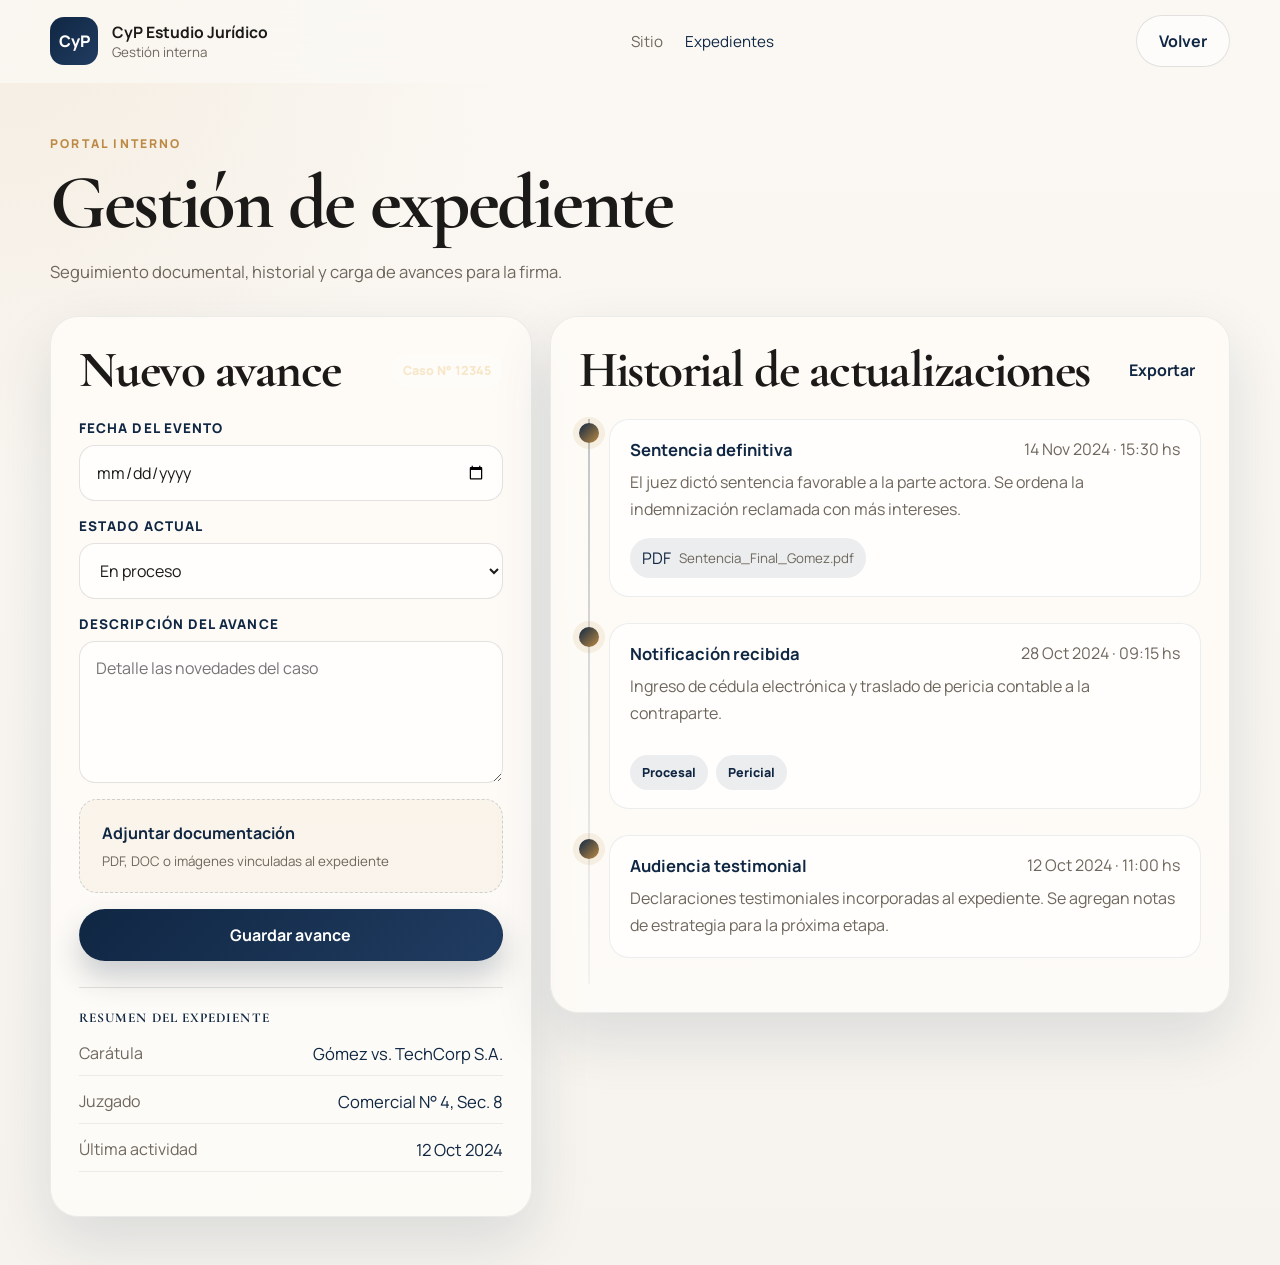
==== expediente.html @ fbb2c190 "Create initial legal studio site and case panel" ====
<!doctype html>
<html lang="es">
  <head>
    <meta charset="UTF-8" />
    <meta name="viewport" content="width=device-width, initial-scale=1.0" />
    <title>CyP | Gestión de Expediente</title>
    <link rel="preconnect" href="https://fonts.googleapis.com" />
    <link rel="preconnect" href="https://fonts.gstatic.com" crossorigin />
    <link
      href="https://fonts.googleapis.com/css2?family=Cormorant+Garamond:wght@500;600;700&family=Manrope:wght@400;500;600;700;800&display=swap"
      rel="stylesheet"
    />
    <link rel="stylesheet" href="./styles.css" />
  </head>
  <body class="panel-body">
    <header class="topbar panel-topbar">
      <div class="shell topbar-inner">
        <a class="brand" href="./index.html">
          <span class="brand-mark">CyP</span>
          <span class="brand-copy">
            <strong>CyP Estudio Jurídico</strong>
            <small>Gestión interna</small>
          </span>
        </a>
        <nav class="nav">
          <a href="./index.html">Sitio</a>
          <a href="./expediente.html" class="active">Expedientes</a>
        </nav>
        <a class="button button-secondary" href="./index.html">Volver</a>
      </div>
    </header>

    <main class="panel-main shell">
      <section class="panel-header">
        <span class="eyebrow">Portal interno</span>
        <h1>Gestión de expediente</h1>
        <p>Seguimiento documental, historial y carga de avances para la firma.</p>
      </section>

      <section class="dashboard-grid">
        <aside class="dashboard-card form-card">
          <div class="card-heading">
            <h2>Nuevo avance</h2>
            <span class="tag">Caso N° 12345</span>
          </div>
          <form class="stack-form">
            <label>
              <span>Fecha del evento</span>
              <input type="date" />
            </label>
            <label>
              <span>Estado actual</span>
              <select>
                <option>En proceso</option>
                <option>Notificado</option>
                <option>Audiencia</option>
                <option>Sentencia</option>
                <option>Archivado</option>
              </select>
            </label>
            <label>
              <span>Descripción del avance</span>
              <textarea rows="5" placeholder="Detalle las novedades del caso"></textarea>
            </label>
            <label class="upload-box">
              <input type="file" />
              <strong>Adjuntar documentación</strong>
              <small>PDF, DOC o imágenes vinculadas al expediente</small>
            </label>
            <button class="button button-primary button-block" type="submit">Guardar avance</button>
          </form>

          <div class="summary-box">
            <h3>Resumen del expediente</h3>
            <dl>
              <div>
                <dt>Carátula</dt>
                <dd>Gómez vs. TechCorp S.A.</dd>
              </div>
              <div>
                <dt>Juzgado</dt>
                <dd>Comercial N° 4, Sec. 8</dd>
              </div>
              <div>
                <dt>Última actividad</dt>
                <dd>12 Oct 2024</dd>
              </div>
            </dl>
          </div>
        </aside>

        <section class="dashboard-card timeline-card">
          <div class="card-heading">
            <h2>Historial de actualizaciones</h2>
            <button class="text-button" type="button">Exportar</button>
          </div>

          <div class="timeline">
            <article class="timeline-item">
              <div class="timeline-dot"></div>
              <div class="timeline-content">
                <div class="timeline-head">
                  <strong>Sentencia definitiva</strong>
                  <span>14 Nov 2024 · 15:30 hs</span>
                </div>
                <p>
                  El juez dictó sentencia favorable a la parte actora. Se ordena la indemnización
                  reclamada con más intereses.
                </p>
                <div class="document-pill">
                  <span>PDF</span>
                  <small>Sentencia_Final_Gomez.pdf</small>
                </div>
              </div>
            </article>

            <article class="timeline-item">
              <div class="timeline-dot"></div>
              <div class="timeline-content">
                <div class="timeline-head">
                  <strong>Notificación recibida</strong>
                  <span>28 Oct 2024 · 09:15 hs</span>
                </div>
                <p>
                  Ingreso de cédula electrónica y traslado de pericia contable a la contraparte.
                </p>
                <div class="chip-row">
                  <span class="mini-chip">Procesal</span>
                  <span class="mini-chip">Pericial</span>
                </div>
              </div>
            </article>

            <article class="timeline-item">
              <div class="timeline-dot"></div>
              <div class="timeline-content">
                <div class="timeline-head">
                  <strong>Audiencia testimonial</strong>
                  <span>12 Oct 2024 · 11:00 hs</span>
                </div>
                <p>
                  Declaraciones testimoniales incorporadas al expediente. Se agregan notas de estrategia para la próxima etapa.
                </p>
              </div>
            </article>
          </div>
        </section>
      </section>
    </main>
  </body>
</html>
---- styles.css ----
:root {
  --bg: #f6f3ee;
  --bg-soft: #efe8df;
  --panel: #fffdf9;
  --ink: #1b1a18;
  --muted: #6e675d;
  --line: rgba(27, 26, 24, 0.12);
  --navy: #102743;
  --navy-soft: #203c61;
  --gold: #bc8a44;
  --gold-soft: #ead7b7;
  --shadow: 0 24px 60px rgba(16, 39, 67, 0.12);
}

* {
  box-sizing: border-box;
}

html {
  scroll-behavior: smooth;
}

body {
  margin: 0;
  font-family: "Manrope", sans-serif;
  color: var(--ink);
  background:
    radial-gradient(circle at top left, rgba(188, 138, 68, 0.1), transparent 28%),
    linear-gradient(180deg, #fbf8f3 0%, var(--bg) 100%);
}

h1,
h2,
h3 {
  margin: 0;
  font-family: "Cormorant Garamond", serif;
  letter-spacing: -0.03em;
}

p {
  margin: 0;
  line-height: 1.7;
}

a {
  color: inherit;
  text-decoration: none;
}

input,
select,
textarea,
button {
  font: inherit;
}

.shell {
  width: min(1180px, calc(100% - 32px));
  margin: 0 auto;
}

.site-body,
.panel-body {
  min-height: 100vh;
}

.topbar {
  position: sticky;
  top: 0;
  z-index: 40;
  backdrop-filter: blur(18px);
  background: rgba(251, 248, 243, 0.84);
  border-bottom: 1px solid transparent;
  transition: border-color 180ms ease, box-shadow 180ms ease, background 180ms ease;
}

.topbar.is-scrolled {
  border-color: var(--line);
  box-shadow: 0 10px 30px rgba(16, 39, 67, 0.08);
}

.topbar-inner {
  min-height: 82px;
  display: flex;
  align-items: center;
  justify-content: space-between;
  gap: 24px;
}

.brand {
  display: flex;
  align-items: center;
  gap: 14px;
}

.brand-mark {
  width: 48px;
  height: 48px;
  display: grid;
  place-items: center;
  border-radius: 14px;
  background: linear-gradient(135deg, var(--navy), var(--navy-soft));
  color: white;
  font-weight: 800;
}

.brand-copy {
  display: grid;
}

.brand-copy strong {
  font-size: 0.98rem;
}

.brand-copy small {
  color: var(--muted);
}

.nav {
  display: flex;
  gap: 22px;
  align-items: center;
}

.nav a {
  color: var(--muted);
  font-size: 0.95rem;
}

.nav a.active,
.nav a:hover {
  color: var(--navy);
}

.button {
  display: inline-flex;
  align-items: center;
  justify-content: center;
  gap: 10px;
  padding: 14px 22px;
  border-radius: 999px;
  border: 1px solid transparent;
  font-weight: 700;
  transition: transform 160ms ease, box-shadow 160ms ease, background 160ms ease;
}

.button:hover {
  transform: translateY(-1px);
}

.button-primary {
  background: linear-gradient(135deg, var(--navy), var(--navy-soft));
  color: white;
  box-shadow: 0 16px 30px rgba(16, 39, 67, 0.22);
}

.button-secondary {
  background: rgba(255, 255, 255, 0.6);
  color: var(--navy);
  border-color: var(--line);
}

.button-block {
  width: 100%;
}

.hero {
  padding: 72px 0 40px;
}

.hero-grid {
  display: grid;
  grid-template-columns: minmax(0, 1.3fr) minmax(320px, 0.9fr);
  gap: 36px;
  align-items: stretch;
}

.hero-copy,
.hero-card-frame,
.service-card,
.result-card,
.contact-form,
.dashboard-card,
.faq-item {
  background: rgba(255, 253, 249, 0.78);
  border: 1px solid rgba(16, 39, 67, 0.08);
  box-shadow: var(--shadow);
}

.hero-copy {
  border-radius: 32px;
  padding: 44px;
}

.eyebrow {
  display: inline-block;
  margin-bottom: 14px;
  color: var(--gold);
  text-transform: uppercase;
  letter-spacing: 0.18em;
  font-size: 0.76rem;
  font-weight: 800;
}

.hero-copy h1,
.panel-header h1 {
  font-size: clamp(3rem, 6vw, 5.4rem);
  line-height: 0.96;
  margin-bottom: 18px;
}

.hero-copy p,
.lead,
.panel-header p {
  font-size: 1.04rem;
  color: var(--muted);
}

.hero-actions {
  display: flex;
  flex-wrap: wrap;
  gap: 14px;
  margin: 32px 0;
}

.hero-metrics,
.cards-grid,
.result-grid,
.form-grid,
.dashboard-grid,
.split-grid {
  display: grid;
  gap: 18px;
}

.hero-metrics {
  grid-template-columns: repeat(3, minmax(0, 1fr));
}

.hero-metrics article {
  padding-top: 18px;
  border-top: 1px solid var(--line);
}

.hero-metrics strong {
  display: block;
  font-size: 1.8rem;
  color: var(--navy);
}

.hero-metrics span {
  color: var(--muted);
  font-size: 0.9rem;
}

.hero-card {
  display: flex;
}

.hero-card-frame {
  width: 100%;
  border-radius: 32px;
  padding: 34px;
  background:
    linear-gradient(180deg, rgba(16, 39, 67, 0.96), rgba(27, 49, 77, 0.92)),
    rgba(16, 39, 67, 0.9);
  color: white;
}

.hero-chip,
.tag,
.mini-chip {
  display: inline-flex;
  align-items: center;
  border-radius: 999px;
  padding: 8px 12px;
  font-size: 0.78rem;
  font-weight: 800;
}

.hero-chip,
.tag {
  background: rgba(255, 255, 255, 0.12);
  color: #f7e6c8;
}

.hero-card-frame h2 {
  font-size: 2.1rem;
  line-height: 1.05;
  margin: 20px 0 24px;
}

.hero-points {
  margin: 0;
  padding-left: 18px;
  color: rgba(255, 255, 255, 0.82);
}

.hero-points li + li {
  margin-top: 12px;
}

.section {
  padding: 86px 0;
}

.section-contrast {
  background: linear-gradient(180deg, rgba(234, 215, 183, 0.22), transparent);
}

.section-dark {
  background: linear-gradient(180deg, #102743, #132f50);
  color: white;
}

.section-heading {
  margin-bottom: 28px;
}

.section-heading.center {
  text-align: center;
}

.section-heading h2,
.split-grid h2,
.card-heading h2 {
  font-size: clamp(2.2rem, 4vw, 3.3rem);
  line-height: 0.98;
}

.cards-grid {
  grid-template-columns: repeat(3, minmax(0, 1fr));
}

.service-card,
.result-card {
  border-radius: 24px;
  padding: 28px;
}

.service-card h3 {
  font-size: 1.8rem;
  margin-bottom: 12px;
  color: var(--navy);
}

.service-card p,
.result-card span,
.feature-list p,
.contact-list span,
.footer p,
.timeline-content p,
.summary-box dt {
  color: var(--muted);
}

.split-grid {
  grid-template-columns: repeat(2, minmax(0, 1fr));
  align-items: start;
}

.feature-list article {
  padding: 0 0 22px;
  border-bottom: 1px solid var(--line);
}

.feature-list article + article {
  margin-top: 22px;
}

.feature-list strong,
.contact-list strong,
.summary-box dd,
.timeline-head strong {
  color: var(--navy);
  display: block;
  font-size: 1.04rem;
}

.result-grid {
  grid-template-columns: repeat(3, minmax(0, 1fr));
}

.result-card strong {
  display: block;
  font-size: 3rem;
  color: #f0c98e;
}

.narrow-shell {
  width: min(860px, calc(100% - 32px));
}

.faq-list {
  display: grid;
  gap: 16px;
}

.faq-item {
  border-radius: 22px;
  overflow: hidden;
}

.faq-trigger {
  width: 100%;
  padding: 22px 24px;
  border: 0;
  background: transparent;
  display: flex;
  justify-content: space-between;
  align-items: center;
  gap: 20px;
  text-align: left;
  cursor: pointer;
  font-weight: 700;
  color: var(--navy);
}

.faq-icon {
  font-size: 1.3rem;
}

.faq-content {
  display: none;
  padding: 0 24px 22px;
}

.faq-item.is-open .faq-content {
  display: block;
}

.faq-item.is-open .faq-icon {
  transform: rotate(45deg);
}

.contact-list {
  display: grid;
  gap: 18px;
  margin-top: 28px;
}

.contact-form,
.dashboard-card {
  border-radius: 28px;
  padding: 28px;
}

.form-grid {
  grid-template-columns: repeat(2, minmax(0, 1fr));
}

.contact-form,
.stack-form {
  display: grid;
  gap: 16px;
}

.contact-form label,
.stack-form label {
  display: grid;
  gap: 8px;
}

.contact-form span,
.stack-form span,
.summary-box h3 {
  font-size: 0.84rem;
  font-weight: 800;
  text-transform: uppercase;
  letter-spacing: 0.08em;
  color: var(--navy);
}

.contact-form input,
.contact-form select,
.contact-form textarea,
.stack-form input,
.stack-form select,
.stack-form textarea {
  width: 100%;
  padding: 15px 16px;
  border-radius: 16px;
  border: 1px solid var(--line);
  background: rgba(255, 255, 255, 0.7);
  color: var(--ink);
  outline: none;
}

.footer {
  padding: 26px 0 40px;
}

.footer-inner {
  display: flex;
  justify-content: space-between;
  gap: 24px;
  padding-top: 28px;
  border-top: 1px solid var(--line);
}

.footer-links {
  display: flex;
  gap: 20px;
  flex-wrap: wrap;
  color: var(--muted);
}

.panel-topbar {
  position: sticky;
}

.panel-main {
  padding-top: 48px;
  padding-bottom: 48px;
}

.panel-header {
  margin-bottom: 30px;
}

.dashboard-grid {
  grid-template-columns: minmax(340px, 0.92fr) minmax(0, 1.3fr);
  align-items: start;
}

.card-heading {
  display: flex;
  align-items: center;
  justify-content: space-between;
  gap: 18px;
  margin-bottom: 24px;
}

.text-button {
  border: 0;
  background: transparent;
  color: var(--navy);
  font-weight: 700;
  cursor: pointer;
}

.upload-box {
  border: 1.5px dashed rgba(16, 39, 67, 0.18);
  background: rgba(234, 215, 183, 0.18);
  border-radius: 18px;
  padding: 22px;
  cursor: pointer;
}

.upload-box input {
  display: none;
}

.upload-box strong {
  color: var(--navy);
}

.upload-box small {
  color: var(--muted);
}

.summary-box {
  margin-top: 26px;
  padding-top: 22px;
  border-top: 1px solid var(--line);
}

.summary-box dl {
  display: grid;
  gap: 14px;
}

.summary-box div {
  display: flex;
  justify-content: space-between;
  gap: 18px;
  padding-bottom: 10px;
  border-bottom: 1px solid rgba(16, 39, 67, 0.08);
}

.timeline {
  position: relative;
  padding-left: 30px;
}

.timeline::before {
  content: "";
  position: absolute;
  top: 0;
  bottom: 0;
  left: 9px;
  width: 2px;
  background: linear-gradient(180deg, rgba(16, 39, 67, 0.26), rgba(16, 39, 67, 0.04));
}

.timeline-item {
  position: relative;
  padding-bottom: 26px;
}

.timeline-dot {
  position: absolute;
  top: 4px;
  left: -30px;
  width: 20px;
  height: 20px;
  border-radius: 50%;
  background: linear-gradient(135deg, var(--navy), var(--gold));
  box-shadow: 0 0 0 6px rgba(188, 138, 68, 0.12);
}

.timeline-content {
  padding: 18px 20px;
  border-radius: 20px;
  background: rgba(255, 255, 255, 0.68);
  border: 1px solid rgba(16, 39, 67, 0.08);
}

.timeline-head {
  display: flex;
  justify-content: space-between;
  gap: 16px;
  margin-bottom: 8px;
}

.timeline-head span,
.document-pill small {
  color: var(--muted);
}

.document-pill,
.mini-chip {
  display: inline-flex;
  align-items: center;
  gap: 8px;
  margin-top: 14px;
  border-radius: 999px;
  padding: 9px 12px;
  background: rgba(16, 39, 67, 0.08);
  color: var(--navy);
}

.chip-row {
  display: flex;
  gap: 8px;
  flex-wrap: wrap;
  margin-top: 14px;
}

@media (max-width: 980px) {
  .nav {
    display: none;
  }

  .hero-grid,
  .split-grid,
  .dashboard-grid,
  .cards-grid,
  .result-grid,
  .form-grid,
  .hero-metrics {
    grid-template-columns: 1fr;
  }

  .hero-copy,
  .hero-card-frame,
  .contact-form,
  .dashboard-card {
    padding: 28px;
  }

  .footer-inner,
  .card-heading,
  .timeline-head {
    flex-direction: column;
    align-items: flex-start;
  }
}
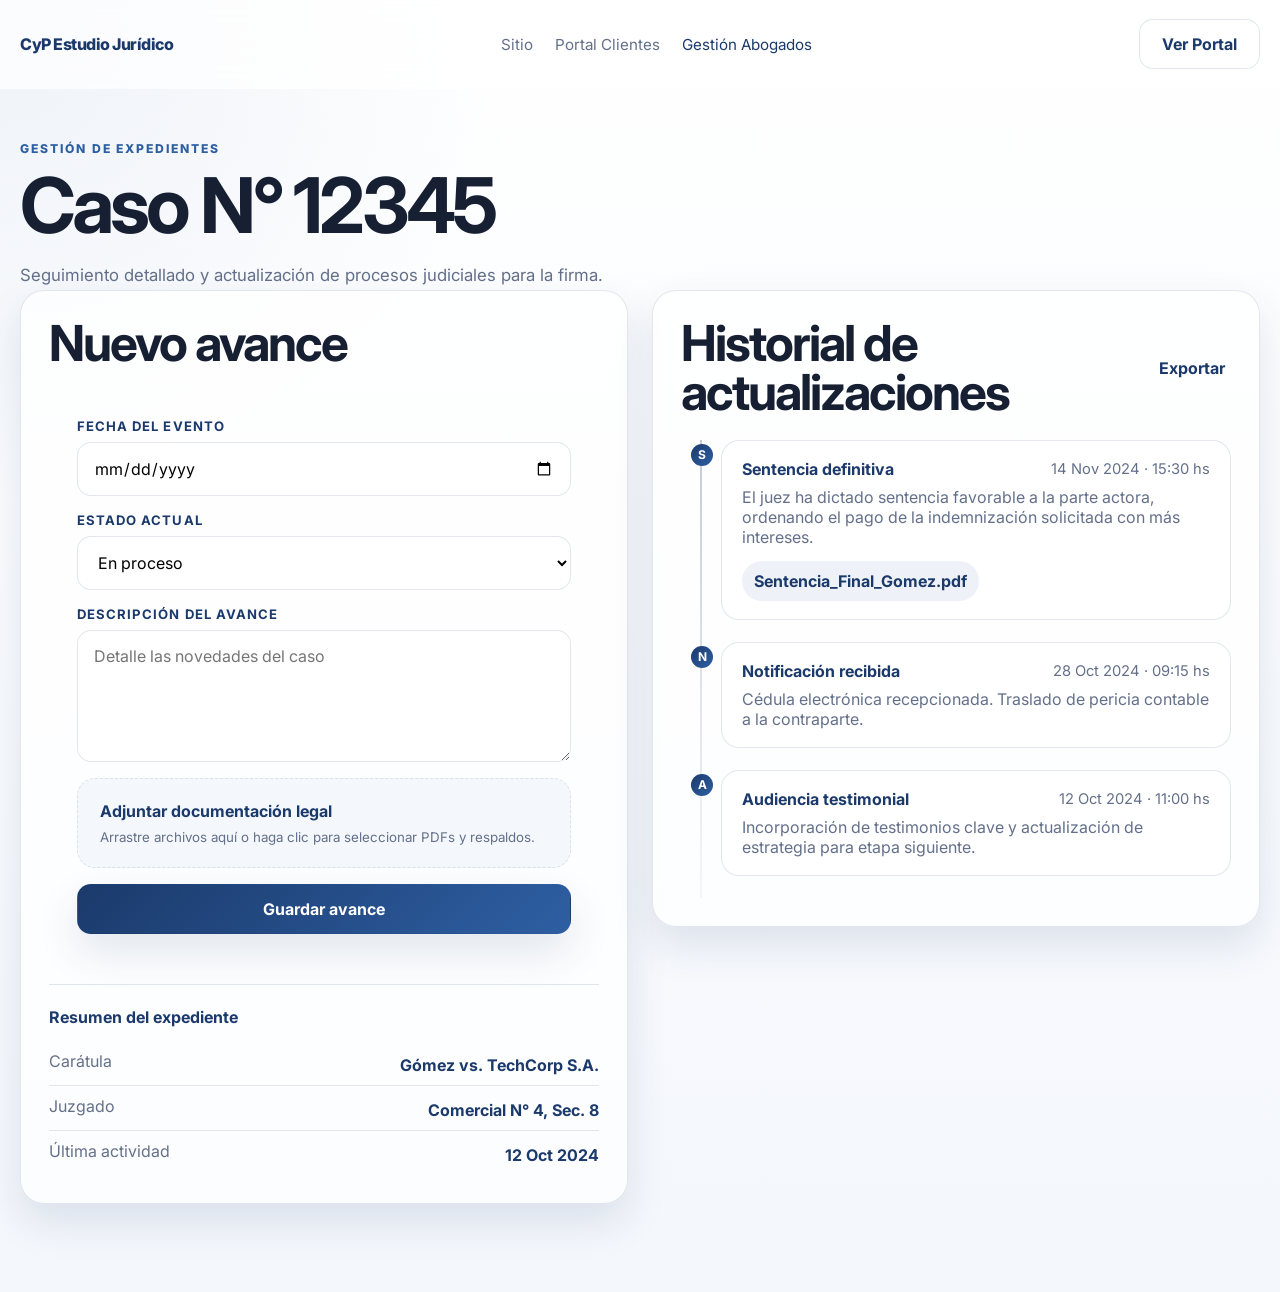
==== commit bf0cf54c: "Build legal studio site, client portal and case management" ====
--- a/expediente.html
+++ b/expediente.html
@@ -1,146 +1,80 @@
 <!doctype html>
-<html lang="es">
+<html lang="es-AR">
   <head>
     <meta charset="UTF-8" />
     <meta name="viewport" content="width=device-width, initial-scale=1.0" />
-    <title>CyP | Gestión de Expediente</title>
+    <title>CyP | Gestión de Expedientes</title>
     <link rel="preconnect" href="https://fonts.googleapis.com" />
     <link rel="preconnect" href="https://fonts.gstatic.com" crossorigin />
-    <link
-      href="https://fonts.googleapis.com/css2?family=Cormorant+Garamond:wght@500;600;700&family=Manrope:wght@400;500;600;700;800&display=swap"
-      rel="stylesheet"
-    />
+    <link href="https://fonts.googleapis.com/css2?family=Inter:wght@400;500;600;700;800&display=swap" rel="stylesheet" />
     <link rel="stylesheet" href="./styles.css" />
   </head>
   <body class="panel-body">
-    <header class="topbar panel-topbar">
+    <header class="topbar" id="topbar">
       <div class="shell topbar-inner">
-        <a class="brand" href="./index.html">
-          <span class="brand-mark">CyP</span>
-          <span class="brand-copy">
-            <strong>CyP Estudio Jurídico</strong>
-            <small>Gestión interna</small>
-          </span>
-        </a>
+        <a class="brand" href="./index.html">CyP Estudio Jurídico</a>
         <nav class="nav">
           <a href="./index.html">Sitio</a>
-          <a href="./expediente.html" class="active">Expedientes</a>
+          <a href="./portal.html">Portal Clientes</a>
+          <a href="./expediente.html" class="active">Gestión Abogados</a>
         </nav>
-        <a class="button button-secondary" href="./index.html">Volver</a>
+        <a class="button button-secondary" href="./portal.html">Ver Portal</a>
       </div>
     </header>
 
-    <main class="panel-main shell">
+    <main class="shell panel-main">
       <section class="panel-header">
-        <span class="eyebrow">Portal interno</span>
-        <h1>Gestión de expediente</h1>
-        <p>Seguimiento documental, historial y carga de avances para la firma.</p>
+        <span class="kicker">Gestión de Expedientes</span>
+        <h1>Caso N° 12345</h1>
+        <p>Seguimiento detallado y actualización de procesos judiciales para la firma.</p>
       </section>
 
-      <section class="dashboard-grid">
-        <aside class="dashboard-card form-card">
-          <div class="card-heading">
-            <h2>Nuevo avance</h2>
-            <span class="tag">Caso N° 12345</span>
-          </div>
+      <section class="management-grid">
+        <aside class="management-card">
+          <div class="card-heading"><h2>Nuevo avance</h2></div>
           <form class="stack-form">
-            <label>
-              <span>Fecha del evento</span>
-              <input type="date" />
-            </label>
-            <label>
-              <span>Estado actual</span>
-              <select>
-                <option>En proceso</option>
-                <option>Notificado</option>
-                <option>Audiencia</option>
-                <option>Sentencia</option>
-                <option>Archivado</option>
-              </select>
-            </label>
-            <label>
-              <span>Descripción del avance</span>
-              <textarea rows="5" placeholder="Detalle las novedades del caso"></textarea>
-            </label>
-            <label class="upload-box">
+            <label><span>Fecha del evento</span><input type="date" /></label>
+            <label><span>Estado actual</span><select><option>En proceso</option><option>Notificado</option><option>En audiencia</option><option>Sentencia</option><option>Archivado</option></select></label>
+            <label><span>Descripción del avance</span><textarea rows="5" placeholder="Detalle las novedades del caso"></textarea></label>
+            <label class="dropzone">
               <input type="file" />
-              <strong>Adjuntar documentación</strong>
-              <small>PDF, DOC o imágenes vinculadas al expediente</small>
+              <strong>Adjuntar documentación legal</strong>
+              <small>Arrastre archivos aquí o haga clic para seleccionar PDFs y respaldos.</small>
             </label>
             <button class="button button-primary button-block" type="submit">Guardar avance</button>
           </form>
 
-          <div class="summary-box">
+          <div class="summary-card">
             <h3>Resumen del expediente</h3>
-            <dl>
-              <div>
-                <dt>Carátula</dt>
-                <dd>Gómez vs. TechCorp S.A.</dd>
-              </div>
-              <div>
-                <dt>Juzgado</dt>
-                <dd>Comercial N° 4, Sec. 8</dd>
-              </div>
-              <div>
-                <dt>Última actividad</dt>
-                <dd>12 Oct 2024</dd>
-              </div>
-            </dl>
+            <div class="summary-row"><span>Carátula</span><strong>Gómez vs. TechCorp S.A.</strong></div>
+            <div class="summary-row"><span>Juzgado</span><strong>Comercial N° 4, Sec. 8</strong></div>
+            <div class="summary-row"><span>Última actividad</span><strong>12 Oct 2024</strong></div>
           </div>
         </aside>
 
-        <section class="dashboard-card timeline-card">
-          <div class="card-heading">
-            <h2>Historial de actualizaciones</h2>
-            <button class="text-button" type="button">Exportar</button>
-          </div>
-
+        <section class="management-card">
+          <div class="card-heading"><h2>Historial de actualizaciones</h2><button class="text-action" type="button">Exportar</button></div>
           <div class="timeline">
             <article class="timeline-item">
-              <div class="timeline-dot"></div>
+              <div class="timeline-icon">S</div>
               <div class="timeline-content">
-                <div class="timeline-head">
-                  <strong>Sentencia definitiva</strong>
-                  <span>14 Nov 2024 · 15:30 hs</span>
-                </div>
-                <p>
-                  El juez dictó sentencia favorable a la parte actora. Se ordena la indemnización
-                  reclamada con más intereses.
-                </p>
-                <div class="document-pill">
-                  <span>PDF</span>
-                  <small>Sentencia_Final_Gomez.pdf</small>
-                </div>
+                <div class="timeline-head"><strong>Sentencia definitiva</strong><span>14 Nov 2024 · 15:30 hs</span></div>
+                <p>El juez ha dictado sentencia favorable a la parte actora, ordenando el pago de la indemnización solicitada con más intereses.</p>
+                <div class="document-pill">Sentencia_Final_Gomez.pdf</div>
               </div>
             </article>
-
             <article class="timeline-item">
-              <div class="timeline-dot"></div>
+              <div class="timeline-icon">N</div>
               <div class="timeline-content">
-                <div class="timeline-head">
-                  <strong>Notificación recibida</strong>
-                  <span>28 Oct 2024 · 09:15 hs</span>
-                </div>
-                <p>
-                  Ingreso de cédula electrónica y traslado de pericia contable a la contraparte.
-                </p>
-                <div class="chip-row">
-                  <span class="mini-chip">Procesal</span>
-                  <span class="mini-chip">Pericial</span>
-                </div>
+                <div class="timeline-head"><strong>Notificación recibida</strong><span>28 Oct 2024 · 09:15 hs</span></div>
+                <p>Cédula electrónica recepcionada. Traslado de pericia contable a la contraparte.</p>
               </div>
             </article>
-
             <article class="timeline-item">
-              <div class="timeline-dot"></div>
+              <div class="timeline-icon">A</div>
               <div class="timeline-content">
-                <div class="timeline-head">
-                  <strong>Audiencia testimonial</strong>
-                  <span>12 Oct 2024 · 11:00 hs</span>
-                </div>
-                <p>
-                  Declaraciones testimoniales incorporadas al expediente. Se agregan notas de estrategia para la próxima etapa.
-                </p>
+                <div class="timeline-head"><strong>Audiencia testimonial</strong><span>12 Oct 2024 · 11:00 hs</span></div>
+                <p>Incorporación de testimonios clave y actualización de estrategia para etapa siguiente.</p>
               </div>
             </article>
           </div>
--- a/styles.css
+++ b/styles.css
@@ -1,588 +1,229 @@
 :root {
-  --bg: #f6f3ee;
-  --bg-soft: #efe8df;
-  --panel: #fffdf9;
-  --ink: #1b1a18;
-  --muted: #6e675d;
-  --line: rgba(27, 26, 24, 0.12);
-  --navy: #102743;
-  --navy-soft: #203c61;
-  --gold: #bc8a44;
-  --gold-soft: #ead7b7;
-  --shadow: 0 24px 60px rgba(16, 39, 67, 0.12);
-}
-
-* {
-  box-sizing: border-box;
-}
-
-html {
-  scroll-behavior: smooth;
-}
-
+  --primary: #1b3a6b;
+  --secondary: #2e5fa3;
+  --success: #1a7a4a;
+  --whatsapp: #25d366;
+  --bg: #f4f7fc;
+  --white: #ffffff;
+  --text: #172033;
+  --muted: #64708a;
+  --line: rgba(27, 58, 107, 0.12);
+  --glass: rgba(255, 255, 255, 0.72);
+  --shadow: 0 18px 42px rgba(27, 58, 107, 0.12);
+  --radius: 24px;
+}
+
+* { box-sizing: border-box; }
+html { scroll-behavior: smooth; }
 body {
   margin: 0;
-  font-family: "Manrope", sans-serif;
-  color: var(--ink);
-  background:
-    radial-gradient(circle at top left, rgba(188, 138, 68, 0.1), transparent 28%),
-    linear-gradient(180deg, #fbf8f3 0%, var(--bg) 100%);
-}
-
-h1,
-h2,
-h3 {
-  margin: 0;
-  font-family: "Cormorant Garamond", serif;
-  letter-spacing: -0.03em;
-}
-
-p {
-  margin: 0;
-  line-height: 1.7;
-}
-
-a {
-  color: inherit;
-  text-decoration: none;
-}
-
-input,
-select,
-textarea,
-button {
-  font: inherit;
-}
-
-.shell {
-  width: min(1180px, calc(100% - 32px));
-  margin: 0 auto;
-}
-
-.site-body,
-.panel-body {
-  min-height: 100vh;
-}
+  font-family: "Inter", sans-serif;
+  color: var(--text);
+  background: radial-gradient(circle at top left, rgba(46, 95, 163, 0.08), transparent 28%), linear-gradient(180deg, #ffffff 0%, var(--bg) 100%);
+}
+h1, h2, h3, p { margin: 0; }
+a { color: inherit; text-decoration: none; }
+button, input, select, textarea { font: inherit; }
+.shell { width: min(1240px, calc(100% - 32px)); margin: 0 auto; }
 
 .topbar {
   position: sticky;
   top: 0;
   z-index: 40;
-  backdrop-filter: blur(18px);
-  background: rgba(251, 248, 243, 0.84);
+  backdrop-filter: blur(16px);
+  background: rgba(255, 255, 255, 0.72);
   border-bottom: 1px solid transparent;
-  transition: border-color 180ms ease, box-shadow 180ms ease, background 180ms ease;
-}
-
-.topbar.is-scrolled {
-  border-color: var(--line);
-  box-shadow: 0 10px 30px rgba(16, 39, 67, 0.08);
-}
-
+  transition: box-shadow 160ms ease, border-color 160ms ease;
+}
+.topbar.is-scrolled { box-shadow: 0 12px 30px rgba(27, 58, 107, 0.08); border-color: var(--line); }
 .topbar-inner {
-  min-height: 82px;
+  min-height: 88px;
   display: flex;
   align-items: center;
   justify-content: space-between;
   gap: 24px;
 }
-
-.brand {
-  display: flex;
-  align-items: center;
-  gap: 14px;
-}
-
-.brand-mark {
-  width: 48px;
-  height: 48px;
-  display: grid;
-  place-items: center;
-  border-radius: 14px;
-  background: linear-gradient(135deg, var(--navy), var(--navy-soft));
-  color: white;
-  font-weight: 800;
-}
-
-.brand-copy {
-  display: grid;
-}
-
-.brand-copy strong {
-  font-size: 0.98rem;
-}
-
-.brand-copy small {
-  color: var(--muted);
-}
-
-.nav {
-  display: flex;
-  gap: 22px;
-  align-items: center;
-}
-
-.nav a {
-  color: var(--muted);
-  font-size: 0.95rem;
-}
-
-.nav a.active,
-.nav a:hover {
-  color: var(--navy);
-}
+.brand { font-weight: 800; color: var(--primary); letter-spacing: -0.03em; }
+.nav, .topbar-actions, .hero-actions, .footer-links, .timeline-head, .card-heading { display: flex; align-items: center; }
+.nav, .footer-links { gap: 22px; }
+.nav a, .nav-link-muted { color: var(--muted); font-size: 0.95rem; }
+.nav a:hover, .nav a.active, .nav-link-muted:hover { color: var(--primary); }
+.topbar-actions { gap: 16px; }
 
 .button {
   display: inline-flex;
   align-items: center;
   justify-content: center;
-  gap: 10px;
   padding: 14px 22px;
-  border-radius: 999px;
+  border-radius: 14px;
+  font-weight: 700;
   border: 1px solid transparent;
-  font-weight: 700;
-  transition: transform 160ms ease, box-shadow 160ms ease, background 160ms ease;
-}
-
-.button:hover {
-  transform: translateY(-1px);
-}
-
-.button-primary {
-  background: linear-gradient(135deg, var(--navy), var(--navy-soft));
-  color: white;
-  box-shadow: 0 16px 30px rgba(16, 39, 67, 0.22);
-}
-
-.button-secondary {
-  background: rgba(255, 255, 255, 0.6);
-  color: var(--navy);
-  border-color: var(--line);
-}
-
-.button-block {
-  width: 100%;
-}
-
-.hero {
-  padding: 72px 0 40px;
-}
-
-.hero-grid {
-  display: grid;
-  grid-template-columns: minmax(0, 1.3fr) minmax(320px, 0.9fr);
-  gap: 36px;
-  align-items: stretch;
-}
-
-.hero-copy,
-.hero-card-frame,
-.service-card,
-.result-card,
-.contact-form,
-.dashboard-card,
-.faq-item {
-  background: rgba(255, 253, 249, 0.78);
-  border: 1px solid rgba(16, 39, 67, 0.08);
-  box-shadow: var(--shadow);
-}
-
-.hero-copy {
-  border-radius: 32px;
-  padding: 44px;
-}
-
-.eyebrow {
+  transition: transform 150ms ease, box-shadow 150ms ease;
+}
+.button:hover { transform: translateY(-1px); }
+.button-primary { color: var(--white); background: linear-gradient(135deg, var(--primary), var(--secondary)); box-shadow: var(--shadow); }
+.button-secondary { color: var(--primary); background: rgba(255, 255, 255, 0.7); border-color: var(--line); }
+.button-whatsapp { color: var(--white); background: var(--whatsapp); box-shadow: 0 16px 32px rgba(37, 211, 102, 0.22); }
+.button-block { width: 100%; }
+
+.kicker {
   display: inline-block;
   margin-bottom: 14px;
-  color: var(--gold);
-  text-transform: uppercase;
-  letter-spacing: 0.18em;
   font-size: 0.76rem;
   font-weight: 800;
-}
-
-.hero-copy h1,
-.panel-header h1 {
-  font-size: clamp(3rem, 6vw, 5.4rem);
-  line-height: 0.96;
+  text-transform: uppercase;
+  letter-spacing: 0.16em;
+  color: var(--secondary);
+}
+
+.hero-section, .section, .panel-main { padding: 88px 0; }
+.hero-grid, .about-grid, .contact-grid, .management-grid, .portal-shell, .services-grid, .results-grid, .blog-grid, .hero-stats, .kpi-grid, .form-row {
+  display: grid;
+  gap: 24px;
+}
+.hero-grid { grid-template-columns: minmax(0, 1.2fr) minmax(320px, 0.8fr); align-items: center; }
+.hero-copy h1, .panel-header h1, .login-panel h1 {
+  font-size: clamp(3rem, 6vw, 5.2rem);
+  line-height: 0.95;
+  letter-spacing: -0.05em;
   margin-bottom: 18px;
 }
-
-.hero-copy p,
-.lead,
-.panel-header p {
-  font-size: 1.04rem;
-  color: var(--muted);
-}
-
-.hero-actions {
-  display: flex;
-  flex-wrap: wrap;
-  gap: 14px;
-  margin: 32px 0;
-}
-
-.hero-metrics,
-.cards-grid,
-.result-grid,
-.form-grid,
-.dashboard-grid,
-.split-grid {
-  display: grid;
-  gap: 18px;
-}
-
-.hero-metrics {
-  grid-template-columns: repeat(3, minmax(0, 1fr));
-}
-
-.hero-metrics article {
-  padding-top: 18px;
-  border-top: 1px solid var(--line);
-}
-
-.hero-metrics strong {
-  display: block;
-  font-size: 1.8rem;
-  color: var(--navy);
-}
-
-.hero-metrics span {
-  color: var(--muted);
-  font-size: 0.9rem;
-}
-
-.hero-card {
-  display: flex;
-}
-
-.hero-card-frame {
-  width: 100%;
-  border-radius: 32px;
-  padding: 34px;
-  background:
-    linear-gradient(180deg, rgba(16, 39, 67, 0.96), rgba(27, 49, 77, 0.92)),
-    rgba(16, 39, 67, 0.9);
-  color: white;
-}
-
-.hero-chip,
-.tag,
-.mini-chip {
+.hero-copy > p, .about-copy p, .login-panel p, .panel-header p { color: var(--muted); line-height: 1.7; font-size: 1.05rem; }
+.hero-actions { gap: 14px; flex-wrap: wrap; margin: 32px 0; }
+.hero-stats { grid-template-columns: repeat(3, minmax(0, 1fr)); }
+.hero-stats article { padding: 18px 0 0; border-top: 1px solid var(--line); }
+.hero-stats strong { display: block; margin-bottom: 6px; font-size: 1.9rem; color: var(--primary); }
+.hero-stats span, .service-card p, .faq-content p, .blog-card p, .contact-data span, .timeline-content p, .summary-row span, .kpi-card span, .table-card-head span { color: var(--muted); }
+
+.hero-panel-glass, .service-card, .result-card, .faq-item, .blog-card, .contact-form, .login-panel, .dashboard-panel, .table-card, .management-card, .kpi-card {
+  background: var(--glass);
+  border: 1px solid var(--line);
+  border-radius: var(--radius);
+  box-shadow: var(--shadow);
+}
+.hero-panel-glass { padding: 34px; }
+.panel-chip {
   display: inline-flex;
-  align-items: center;
+  padding: 8px 12px;
   border-radius: 999px;
-  padding: 8px 12px;
+  background: rgba(27, 58, 107, 0.08);
+  color: var(--primary);
   font-size: 0.78rem;
-  font-weight: 800;
-}
-
-.hero-chip,
-.tag {
-  background: rgba(255, 255, 255, 0.12);
-  color: #f7e6c8;
-}
-
-.hero-card-frame h2 {
-  font-size: 2.1rem;
-  line-height: 1.05;
-  margin: 20px 0 24px;
-}
-
-.hero-points {
-  margin: 0;
-  padding-left: 18px;
-  color: rgba(255, 255, 255, 0.82);
-}
-
-.hero-points li + li {
-  margin-top: 12px;
-}
-
-.section {
-  padding: 86px 0;
-}
-
-.section-contrast {
-  background: linear-gradient(180deg, rgba(234, 215, 183, 0.22), transparent);
-}
-
-.section-dark {
-  background: linear-gradient(180deg, #102743, #132f50);
-  color: white;
-}
-
-.section-heading {
-  margin-bottom: 28px;
-}
-
-.section-heading.center {
-  text-align: center;
-}
-
-.section-heading h2,
-.split-grid h2,
-.card-heading h2 {
-  font-size: clamp(2.2rem, 4vw, 3.3rem);
-  line-height: 0.98;
-}
-
-.cards-grid {
-  grid-template-columns: repeat(3, minmax(0, 1fr));
-}
-
-.service-card,
-.result-card {
-  border-radius: 24px;
-  padding: 28px;
-}
-
-.service-card h3 {
-  font-size: 1.8rem;
-  margin-bottom: 12px;
-  color: var(--navy);
-}
-
-.service-card p,
-.result-card span,
-.feature-list p,
-.contact-list span,
-.footer p,
-.timeline-content p,
-.summary-box dt {
-  color: var(--muted);
-}
-
-.split-grid {
-  grid-template-columns: repeat(2, minmax(0, 1fr));
-  align-items: start;
-}
-
-.feature-list article {
-  padding: 0 0 22px;
-  border-bottom: 1px solid var(--line);
-}
-
-.feature-list article + article {
-  margin-top: 22px;
-}
-
-.feature-list strong,
-.contact-list strong,
-.summary-box dd,
-.timeline-head strong {
-  color: var(--navy);
-  display: block;
-  font-size: 1.04rem;
-}
-
-.result-grid {
-  grid-template-columns: repeat(3, minmax(0, 1fr));
-}
-
-.result-card strong {
-  display: block;
-  font-size: 3rem;
-  color: #f0c98e;
-}
-
-.narrow-shell {
-  width: min(860px, calc(100% - 32px));
-}
-
-.faq-list {
-  display: grid;
-  gap: 16px;
-}
-
-.faq-item {
-  border-radius: 22px;
-  overflow: hidden;
-}
-
+  font-weight: 700;
+}
+.hero-panel-glass h2 { margin: 18px 0 20px; font-size: 2rem; line-height: 1.05; letter-spacing: -0.04em; }
+.hero-panel-glass ul { margin: 0; padding-left: 18px; color: var(--muted); line-height: 1.8; }
+
+.section-heading { margin-bottom: 28px; }
+.section-heading.center { text-align: center; }
+.section-heading h2, .about-copy h2, .contact-copy h2, .dashboard-topbar h2, .card-heading h2 {
+  font-size: clamp(2rem, 4vw, 3.1rem);
+  line-height: 1;
+  letter-spacing: -0.04em;
+}
+.section-muted { background: rgba(244, 247, 252, 0.8); }
+.section-dark { background: linear-gradient(180deg, var(--primary), #122b4d); color: var(--white); }
+.section-heading-light .kicker, .section-heading-light h2, .result-card span, .result-card strong { color: var(--white); }
+.services-grid, .results-grid, .blog-grid { grid-template-columns: repeat(3, minmax(0, 1fr)); }
+.service-card, .result-card, .blog-card, .kpi-card { padding: 26px; }
+.service-card { border-top: 4px solid var(--secondary); }
+.service-card h3, .blog-card h3 { margin-bottom: 10px; color: var(--primary); font-size: 1.22rem; }
+.about-grid, .contact-grid, .management-grid { grid-template-columns: repeat(2, minmax(0, 1fr)); align-items: start; }
+.about-visual { display: grid; grid-template-columns: 1.2fr 0.8fr; gap: 14px; }
+.portrait {
+  border-radius: 28px;
+  background: linear-gradient(160deg, rgba(27, 58, 107, 0.9), rgba(46, 95, 163, 0.58)), linear-gradient(180deg, #dfe7f6, #f7f9fd);
+  min-height: 240px;
+}
+.portrait-large { min-height: 520px; }
+.portrait-stack { display: grid; gap: 14px; }
+.portrait-alt { background: linear-gradient(160deg, rgba(26, 122, 74, 0.72), rgba(46, 95, 163, 0.48)), linear-gradient(180deg, #dfe7f6, #f7f9fd); }
+.check-list { margin: 24px 0 0; padding: 0; list-style: none; display: grid; gap: 12px; }
+.check-list li::before { content: "✓"; color: var(--success); font-weight: 800; margin-right: 10px; }
+.result-card strong { display: block; margin-bottom: 6px; font-size: 3rem; }
+
+.faq-shell { width: min(860px, calc(100% - 32px)); }
+.faq-list { display: grid; gap: 14px; }
 .faq-trigger {
   width: 100%;
+  display: flex;
+  justify-content: space-between;
+  align-items: center;
+  gap: 18px;
   padding: 22px 24px;
   border: 0;
   background: transparent;
-  display: flex;
-  justify-content: space-between;
-  align-items: center;
-  gap: 20px;
+  color: var(--primary);
+  font-weight: 700;
   text-align: left;
   cursor: pointer;
-  font-weight: 700;
-  color: var(--navy);
-}
-
-.faq-icon {
-  font-size: 1.3rem;
-}
-
-.faq-content {
-  display: none;
-  padding: 0 24px 22px;
-}
-
-.faq-item.is-open .faq-content {
-  display: block;
-}
-
-.faq-item.is-open .faq-icon {
-  transform: rotate(45deg);
-}
-
-.contact-list {
-  display: grid;
-  gap: 18px;
-  margin-top: 28px;
-}
-
-.contact-form,
-.dashboard-card {
-  border-radius: 28px;
-  padding: 28px;
-}
-
-.form-grid {
-  grid-template-columns: repeat(2, minmax(0, 1fr));
-}
-
-.contact-form,
-.stack-form {
-  display: grid;
-  gap: 16px;
-}
-
-.contact-form label,
-.stack-form label {
-  display: grid;
-  gap: 8px;
-}
-
-.contact-form span,
-.stack-form span,
-.summary-box h3 {
-  font-size: 0.84rem;
-  font-weight: 800;
+}
+.faq-content { display: none; padding: 0 24px 22px; }
+.faq-item.open .faq-content { display: block; }
+
+.blog-card small { display: inline-block; margin-bottom: 10px; color: var(--secondary); font-weight: 700; }
+.contact-data { display: grid; gap: 18px; margin-top: 28px; }
+.contact-data strong, .summary-row strong { display: block; margin-top: 4px; color: var(--primary); }
+
+.contact-form, .stack-form, .login-form { display: grid; gap: 16px; padding: 28px; }
+.form-row { grid-template-columns: repeat(2, minmax(0, 1fr)); }
+.contact-form label, .stack-form label, .login-form label { display: grid; gap: 8px; }
+.contact-form span, .stack-form span, .login-form span {
+  font-size: 0.82rem;
+  font-weight: 700;
+  color: var(--primary);
   text-transform: uppercase;
   letter-spacing: 0.08em;
-  color: var(--navy);
-}
-
-.contact-form input,
-.contact-form select,
-.contact-form textarea,
-.stack-form input,
-.stack-form select,
-.stack-form textarea {
+}
+.contact-form input, .contact-form select, .contact-form textarea, .stack-form input, .stack-form select, .stack-form textarea, .login-form input {
   width: 100%;
   padding: 15px 16px;
-  border-radius: 16px;
+  border-radius: 14px;
   border: 1px solid var(--line);
-  background: rgba(255, 255, 255, 0.7);
-  color: var(--ink);
+  background: rgba(255, 255, 255, 0.92);
   outline: none;
 }
 
-.footer {
-  padding: 26px 0 40px;
-}
-
-.footer-inner {
-  display: flex;
-  justify-content: space-between;
-  gap: 24px;
-  padding-top: 28px;
-  border-top: 1px solid var(--line);
-}
-
-.footer-links {
-  display: flex;
-  gap: 20px;
-  flex-wrap: wrap;
-  color: var(--muted);
-}
-
-.panel-topbar {
-  position: sticky;
-}
-
-.panel-main {
-  padding-top: 48px;
-  padding-bottom: 48px;
-}
-
-.panel-header {
-  margin-bottom: 30px;
-}
-
-.dashboard-grid {
-  grid-template-columns: minmax(340px, 0.92fr) minmax(0, 1.3fr);
+.footer { padding: 28px 0 38px; }
+.footer-inner { display: flex; justify-content: space-between; gap: 24px; padding-top: 24px; border-top: 1px solid var(--line); }
+
+.portal-shell {
+  min-height: 100vh;
+  grid-template-columns: minmax(320px, 420px) minmax(0, 1fr);
+  padding: 32px;
   align-items: start;
 }
-
-.card-heading {
-  display: flex;
-  align-items: center;
-  justify-content: space-between;
-  gap: 18px;
-  margin-bottom: 24px;
-}
-
-.text-button {
-  border: 0;
-  background: transparent;
-  color: var(--navy);
-  font-weight: 700;
-  cursor: pointer;
-}
-
-.upload-box {
-  border: 1.5px dashed rgba(16, 39, 67, 0.18);
-  background: rgba(234, 215, 183, 0.18);
-  border-radius: 18px;
-  padding: 22px;
-  cursor: pointer;
-}
-
-.upload-box input {
-  display: none;
-}
-
-.upload-box strong {
-  color: var(--navy);
-}
-
-.upload-box small {
-  color: var(--muted);
-}
-
-.summary-box {
-  margin-top: 26px;
-  padding-top: 22px;
-  border-top: 1px solid var(--line);
-}
-
-.summary-box dl {
-  display: grid;
-  gap: 14px;
-}
-
-.summary-box div {
-  display: flex;
-  justify-content: space-between;
-  gap: 18px;
-  padding-bottom: 10px;
-  border-bottom: 1px solid rgba(16, 39, 67, 0.08);
-}
-
-.timeline {
-  position: relative;
-  padding-left: 30px;
-}
-
+.login-panel { padding: 34px; position: sticky; top: 32px; }
+.back-link { color: var(--secondary); font-weight: 600; }
+.dashboard-panel { padding: 28px; }
+.dashboard-topbar { display: flex; justify-content: space-between; gap: 18px; align-items: flex-start; margin-bottom: 22px; }
+.kpi-grid { grid-template-columns: repeat(3, minmax(0, 1fr)); margin-bottom: 22px; }
+.kpi-card strong { display: block; margin-top: 8px; font-size: 2.2rem; color: var(--primary); }
+.table-card { padding: 24px; }
+.table-card-head { display: flex; justify-content: space-between; gap: 18px; align-items: baseline; margin-bottom: 18px; }
+.table-wrap { overflow-x: auto; }
+table { width: 100%; border-collapse: collapse; }
+th, td { padding: 14px 12px; text-align: left; border-bottom: 1px solid var(--line); white-space: nowrap; }
+th { font-size: 0.8rem; text-transform: uppercase; letter-spacing: 0.08em; color: var(--muted); }
+td a { color: var(--secondary); font-weight: 700; }
+.status-pill { display: inline-flex; padding: 8px 12px; border-radius: 999px; font-size: 0.78rem; font-weight: 700; }
+.status-blue { background: rgba(46, 95, 163, 0.12); color: var(--secondary); }
+.status-green { background: rgba(26, 122, 74, 0.12); color: var(--success); }
+.status-amber { background: rgba(188, 138, 68, 0.14); color: #9a6317; }
+
+.panel-main { padding-top: 48px; }
+.management-card { padding: 28px; }
+.card-heading { justify-content: space-between; gap: 18px; margin-bottom: 22px; }
+.dropzone { padding: 22px; border: 1.5px dashed var(--line); border-radius: 18px; background: rgba(46, 95, 163, 0.04); }
+.dropzone input { display: none; }
+.dropzone strong, .document-pill, .text-action { color: var(--primary); }
+.dropzone small { color: var(--muted); }
+.summary-card { margin-top: 22px; padding-top: 22px; border-top: 1px solid var(--line); }
+.summary-card h3 { margin-bottom: 14px; font-size: 1rem; color: var(--primary); }
+.summary-row { display: flex; justify-content: space-between; gap: 16px; padding: 10px 0; border-bottom: 1px solid var(--line); }
+.summary-row:last-child { border-bottom: 0; }
+
+.timeline { position: relative; margin-left: 10px; padding-left: 30px; }
 .timeline::before {
   content: "";
   position: absolute;
@@ -590,89 +231,46 @@
   bottom: 0;
   left: 9px;
   width: 2px;
-  background: linear-gradient(180deg, rgba(16, 39, 67, 0.26), rgba(16, 39, 67, 0.04));
-}
-
-.timeline-item {
-  position: relative;
-  padding-bottom: 26px;
-}
-
-.timeline-dot {
+  background: linear-gradient(180deg, rgba(27, 58, 107, 0.26), rgba(27, 58, 107, 0.04));
+}
+.timeline-item { position: relative; padding-bottom: 22px; }
+.timeline-icon {
   position: absolute;
   top: 4px;
   left: -30px;
-  width: 20px;
-  height: 20px;
+  width: 22px;
+  height: 22px;
+  display: grid;
+  place-items: center;
   border-radius: 50%;
-  background: linear-gradient(135deg, var(--navy), var(--gold));
-  box-shadow: 0 0 0 6px rgba(188, 138, 68, 0.12);
-}
-
-.timeline-content {
-  padding: 18px 20px;
-  border-radius: 20px;
-  background: rgba(255, 255, 255, 0.68);
-  border: 1px solid rgba(16, 39, 67, 0.08);
-}
-
-.timeline-head {
-  display: flex;
-  justify-content: space-between;
-  gap: 16px;
-  margin-bottom: 8px;
-}
-
-.timeline-head span,
-.document-pill small {
-  color: var(--muted);
-}
-
-.document-pill,
-.mini-chip {
-  display: inline-flex;
-  align-items: center;
-  gap: 8px;
-  margin-top: 14px;
-  border-radius: 999px;
-  padding: 9px 12px;
-  background: rgba(16, 39, 67, 0.08);
-  color: var(--navy);
-}
-
-.chip-row {
-  display: flex;
-  gap: 8px;
-  flex-wrap: wrap;
-  margin-top: 14px;
-}
-
-@media (max-width: 980px) {
-  .nav {
-    display: none;
-  }
-
-  .hero-grid,
-  .split-grid,
-  .dashboard-grid,
-  .cards-grid,
-  .result-grid,
-  .form-grid,
-  .hero-metrics {
+  background: linear-gradient(135deg, var(--primary), var(--secondary));
+  color: var(--white);
+  font-size: 0.75rem;
+  font-weight: 700;
+}
+.timeline-content { padding: 18px 20px; border: 1px solid var(--line); border-radius: 18px; background: rgba(255, 255, 255, 0.88); }
+.timeline-head { justify-content: space-between; gap: 18px; margin-bottom: 8px; }
+.timeline-head strong { color: var(--primary); }
+.timeline-head span { color: var(--muted); font-size: 0.92rem; }
+.document-pill { display: inline-flex; margin-top: 14px; padding: 10px 12px; border-radius: 999px; background: rgba(46, 95, 163, 0.08); font-weight: 700; }
+.text-action { background: transparent; border: 0; font-weight: 700; cursor: pointer; }
+
+@media (max-width: 1080px) {
+  .hero-grid, .about-grid, .contact-grid, .management-grid, .portal-shell, .services-grid, .results-grid, .blog-grid, .kpi-grid, .hero-stats, .form-row {
     grid-template-columns: 1fr;
   }
-
-  .hero-copy,
-  .hero-card-frame,
-  .contact-form,
-  .dashboard-card {
-    padding: 28px;
-  }
-
-  .footer-inner,
-  .card-heading,
-  .timeline-head {
+  .dashboard-topbar, .footer-inner, .timeline-head, .topbar-inner, .card-heading {
     flex-direction: column;
     align-items: flex-start;
   }
-}
+  .nav { flex-wrap: wrap; }
+  .login-panel { position: static; }
+}
+
+@media (max-width: 720px) {
+  .shell { width: min(100% - 24px, 1240px); }
+  .hero-section, .section, .panel-main { padding: 64px 0; }
+  .portal-shell { padding: 12px; }
+  .topbar-inner { min-height: auto; padding: 18px 0; }
+  .hero-copy h1, .panel-header h1, .login-panel h1 { font-size: 2.6rem; }
+}
